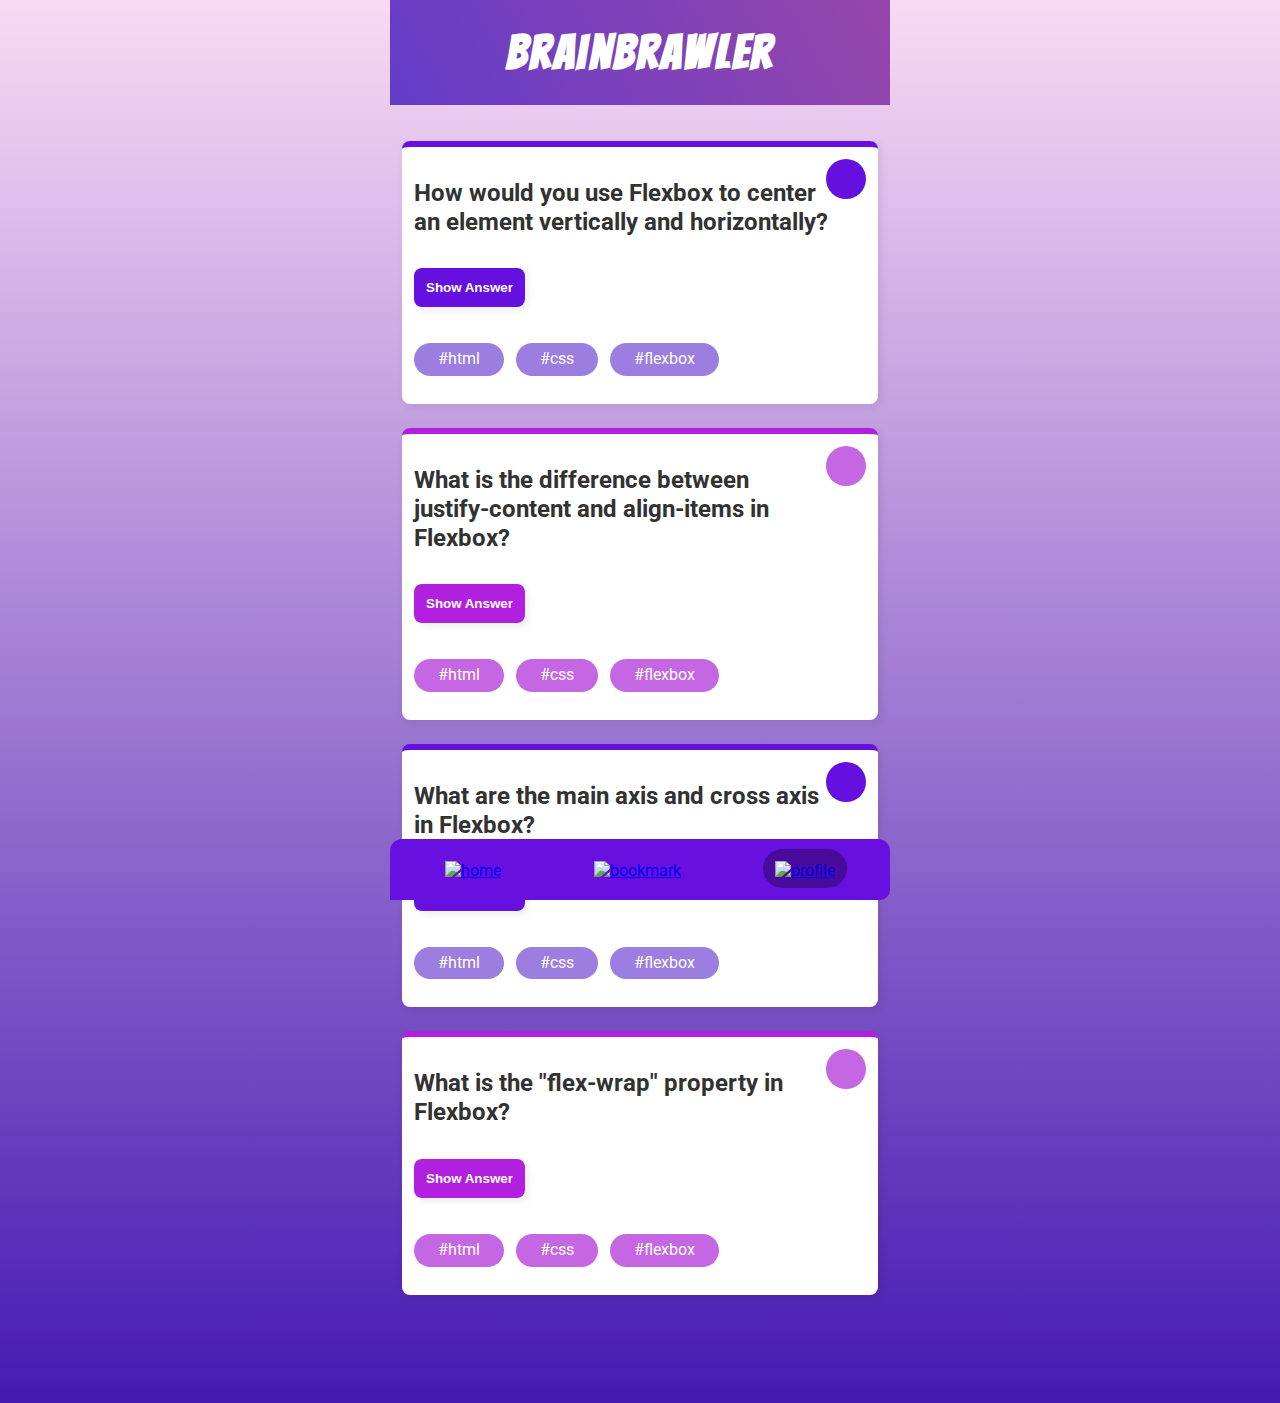
==== bookmarks.html @ 053dce01 "bugfixes" ====
<!DOCTYPE html>
<html lang="en">
  <head>
    <meta charset="UTF-8" />
    <meta http-equiv="X-UA-Compatible" content="IE=edge" />
    <meta name="viewport" content="width=device-width, initial-scale=1.0" />
    <title>Document</title>

    <link rel="stylesheet" href="/css/styles.css" />
    <link rel="preconnect" href="https://fonts.googleapis.com" />
    <link rel="preconnect" href="https://fonts.gstatic.com" crossorigin />
    <link
      href="https://fonts.googleapis.com/css2?family=Bangers&family=Roboto:ital,wght@0,100;0,300;0,400;0,500;0,700;0,900;1,100;1,300;1,400;1,500;1,700;1,900&display=swap"
      rel="stylesheet"
    />
    <script type="text/javascript" src="/js/script.js" defer></script>
  </head>

  <body>
    <header>
      <h1>BrainBrawler</h1>
    </header>
    <nav>
      <ul>
        <li id="home" class="">
          <a href="/index.html">
            <img src="media/icon_home_new_square.svg" title="home" />
          </a>
        </li>
        <li id="bookmarks" class="">
          <a href="/bookmarks.html">
            <img src="media/icon_bookmark_new_square.svg" title="bookmark" />
          </a>
        </li>
        <li id="profile" class="selected">
          <a href="/profile.html">
            <img src="media/icon_profile_new_square.svg" title="profile" />
          </a>
        </li>
      </ul>
    </nav>
    <main>
      <section>
        <article class="card bookmarked">
          <h2>
            How would you use Flexbox to center an element vertically and
            horizontally?
          </h2>
          <button class="button">Show Answer</button>
          <p class="answer show">
            You can use the flexbox attributes <code>display: flex;</code> ,
            <code>justify-content: center;</code> and
            <code>align-items: center;</code>
          </p>
          <ul class="tags">
            <li>#html</li>
            <li>#css</li>
            <li>#flexbox</li>
          </ul>
        </article>

        <article class="card bookmarked">
          <h2>
            What is the difference between justify-content and align-items in
            Flexbox?
          </h2>
          <button class="button">Show Answer</button>
          <p class="answer">
            <code>justify-content</code> is used to horizontally align elements
            within the container, while <code>align-items</code> is used to
            vertically align elements within the container.
          </p>
          <ul class="tags">
            <li>#html</li>
            <li>#css</li>
            <li>#flexbox</li>
          </ul>
        </article>

        <article class="card bookmarked">
          <h2>What are the main axis and cross axis in Flexbox?</h2>
          <button class="button">Show Answer</button>
          <p class="answer">
            The main axis is the axis along which the Flexbox items are laid
            out, and the cross axis is perpendicular to the main axis.
          </p>
          <ul class="tags">
            <li>#html</li>
            <li>#css</li>
            <li>#flexbox</li>
          </ul>
        </article>

        <article class="card bookmarked">
          <h2>What is the "flex-wrap" property in Flexbox?</h2>
          <button class="button">Show Answer</button>
          <p class="answer">
            The <code>"flex-wrap"</code> property specifies whether the Flexbox
            items should wrap or not when there is not enough space on the main
            axis.
          </p>
          <ul class="tags">
            <li>#html</li>
            <li>#css</li>
            <li>#flexbox</li>
          </ul>
        </article>
      </section>
    </main>
    <footer></footer>
  </body>
</html>
---- css/styles.css ----
@import "header.css";
@import "content.css";

:root {
  --color-primary: rgb(102, 16, 224);
  --color-secondary: #9b7ee0;
  --color-tertiary: rgb(178, 32, 223);
  --color-quartary: rgb(197, 103, 226);
  --color-background: rgb(250, 245, 246);
  --color-nav: #6710e0;
  --color-font: rgb(50, 50, 50);
  --color-font-inverse: white;

  --background-gradient-nav: linear-gradient(
    60deg,
    rgb(100, 60, 200),
    rgb(150, 70, 170)
  );
  --background-gradient-body: linear-gradient(
    0deg,
    rgb(70, 25, 177),
    rgb(248, 218, 244)
  );

  --font-copy: "Roboto", sans-serif;
  --font-header: "Bangers", cursive;

  --gap-xxs: 3px;
  --gap-xs: 6px;
  --gap-s: 12px;
  --gap-m: 24px;
  --gap-l: 36px;
  --gap-xl: 48px;
  --gap-xxl: 96px;
}

body {
  background: var(--background-gradient-body);
  background-color: rgb(70, 25, 177);
  background-repeat: no-repeat;
  background-size: stretch;
  color: var(--color-font);
  margin: 0px auto;
  font-family: var(--font-copy);
  max-width: 500px;
}
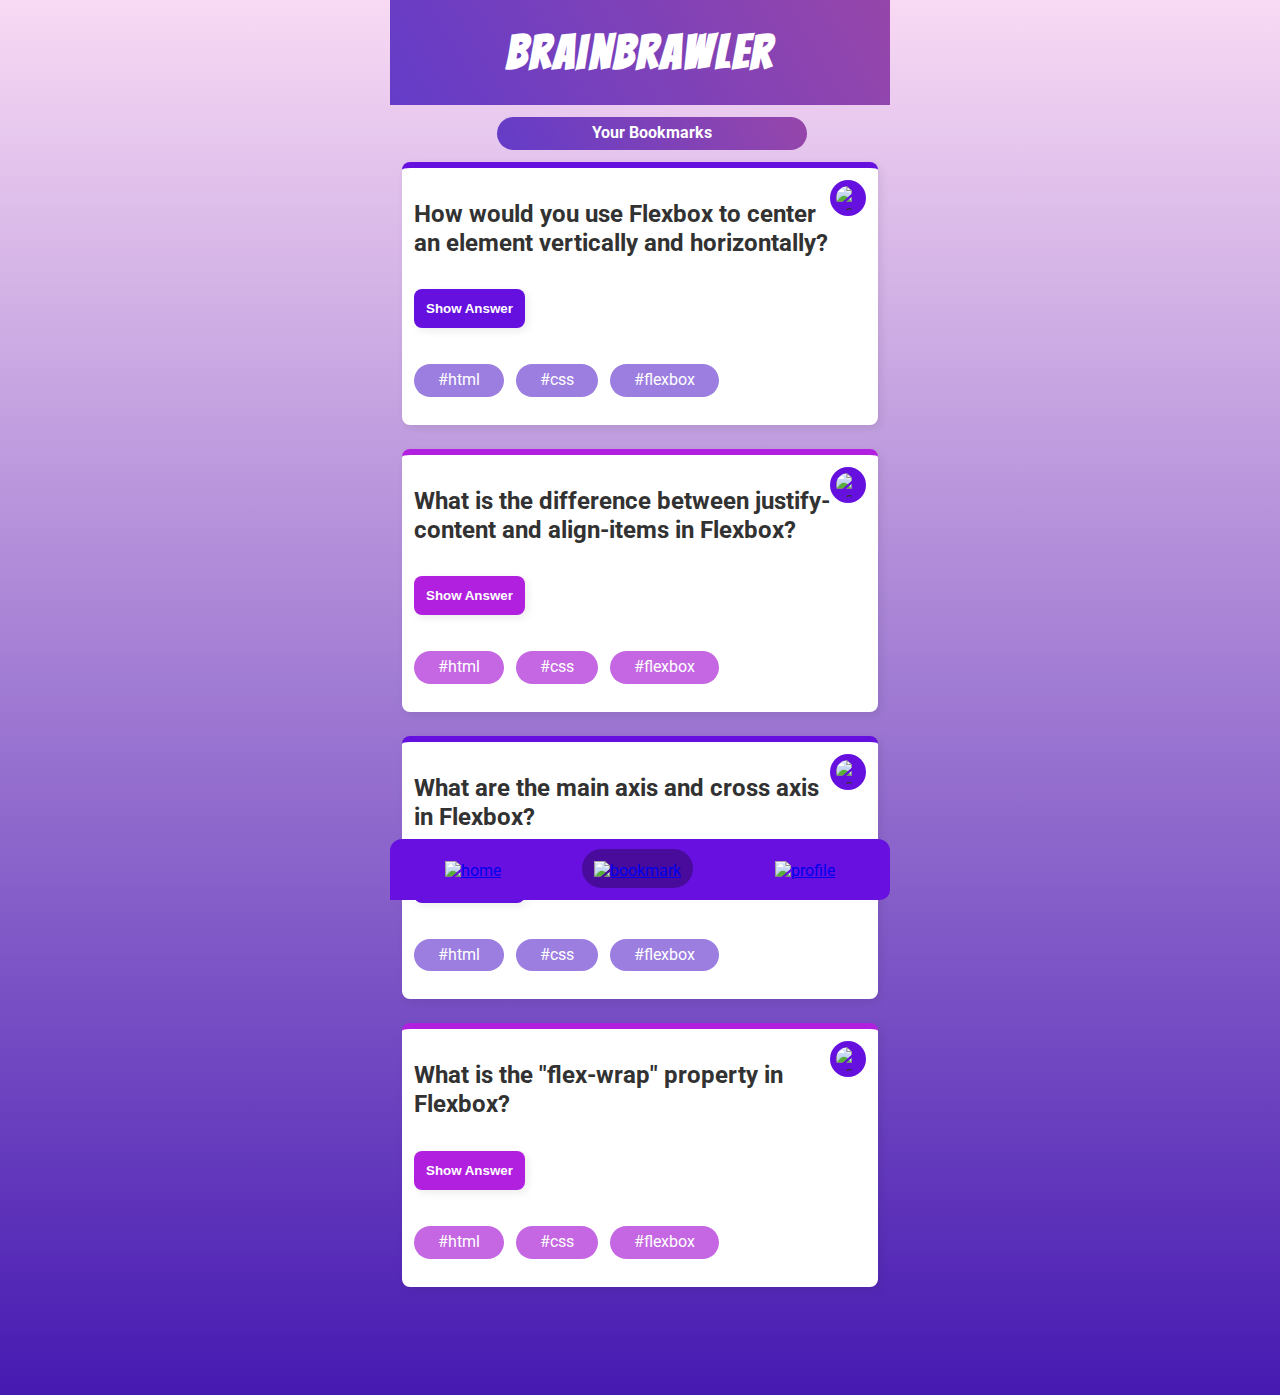
==== commit 7919146d: "usability optimized (hint texts)" ====
--- a/bookmarks.html
+++ b/bookmarks.html
@@ -27,12 +27,12 @@
             <img src="media/icon_home_new_square.svg" title="home" />
           </a>
         </li>
-        <li id="bookmarks" class="">
+        <li id="bookmarks" class="selected">
           <a href="/bookmarks.html">
             <img src="media/icon_bookmark_new_square.svg" title="bookmark" />
           </a>
         </li>
-        <li id="profile" class="selected">
+        <li id="profile" class="">
           <a href="/profile.html">
             <img src="media/icon_profile_new_square.svg" title="profile" />
           </a>
@@ -40,8 +40,16 @@
       </ul>
     </nav>
     <main>
+      <section class="navhelp">
+        <span>Your Bookmarks</span>
+      </section>
       <section>
-        <article class="card bookmarked">
+        <article class="card">
+          <img
+            class="bookmark active"
+            alt="bookmark this question"
+            src="/media/icon_bookmark_new_square.svg"
+          />
           <h2>
             How would you use Flexbox to center an element vertically and
             horizontally?
@@ -59,7 +67,12 @@
           </ul>
         </article>
 
-        <article class="card bookmarked">
+        <article class="card">
+          <img
+            class="bookmark active"
+            alt="bookmark this question"
+            src="/media/icon_bookmark_new_square.svg"
+          />
           <h2>
             What is the difference between justify-content and align-items in
             Flexbox?
@@ -77,7 +90,12 @@
           </ul>
         </article>
 
-        <article class="card bookmarked">
+        <article class="card">
+          <img
+            class="bookmark active"
+            alt="bookmark this question"
+            src="/media/icon_bookmark_new_square.svg"
+          />
           <h2>What are the main axis and cross axis in Flexbox?</h2>
           <button class="button">Show Answer</button>
           <p class="answer">
@@ -91,7 +109,12 @@
           </ul>
         </article>
 
-        <article class="card bookmarked">
+        <article class="card">
+          <img
+            class="bookmark active"
+            alt="bookmark this question"
+            src="/media/icon_bookmark_new_square.svg"
+          />
           <h2>What is the "flex-wrap" property in Flexbox?</h2>
           <button class="button">Show Answer</button>
           <p class="answer">
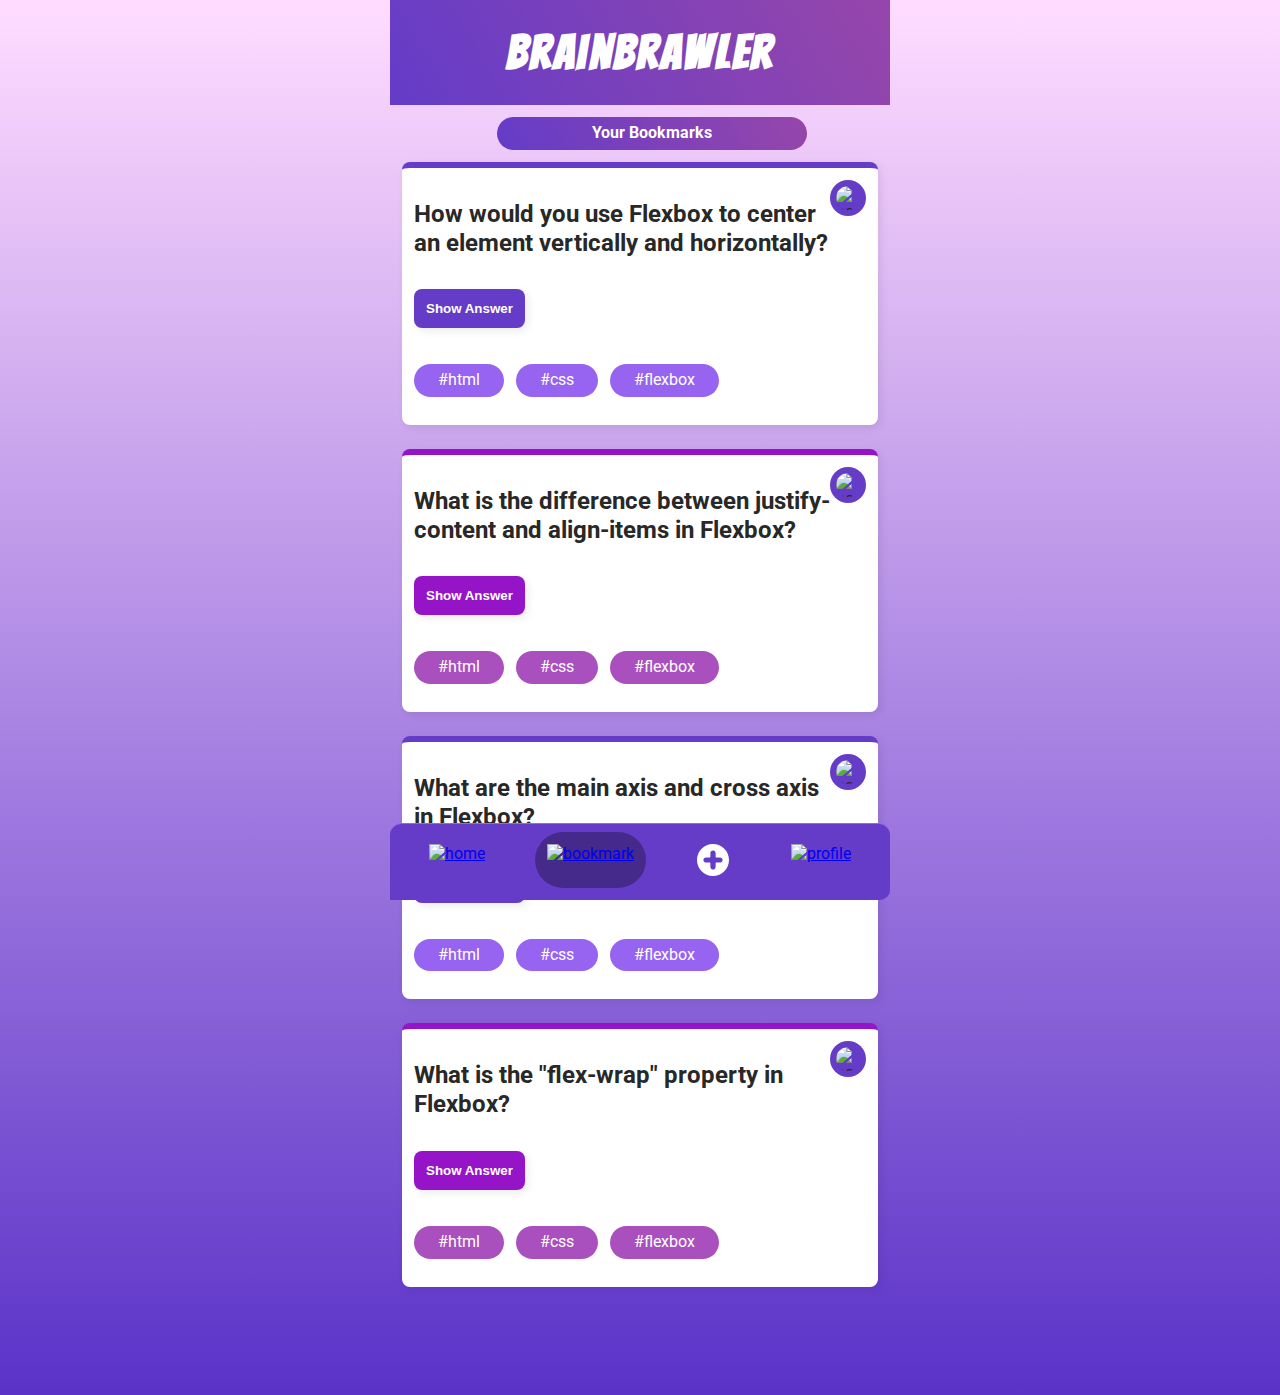
==== commit 229aed5c: "js improved" ====
--- a/bookmarks.html
+++ b/bookmarks.html
@@ -4,7 +4,7 @@
     <meta charset="UTF-8" />
     <meta http-equiv="X-UA-Compatible" content="IE=edge" />
     <meta name="viewport" content="width=device-width, initial-scale=1.0" />
-    <title>Document</title>
+    <title>Your Bookmarks</title>
 
     <link rel="stylesheet" href="/css/styles.css" />
     <link rel="preconnect" href="https://fonts.googleapis.com" />
@@ -13,7 +13,8 @@
       href="https://fonts.googleapis.com/css2?family=Bangers&family=Roboto:ital,wght@0,100;0,300;0,400;0,500;0,700;0,900;1,100;1,300;1,400;1,500;1,700;1,900&display=swap"
       rel="stylesheet"
     />
-    <script type="text/javascript" src="/js/script.js" defer></script>
+    <script type="text/javascript" src="/js/cards.js" defer></script>
+    <script type="text/javascript" src="/js/main.js" defer></script>
   </head>
 
   <body>
@@ -30,6 +31,11 @@
         <li id="bookmarks" class="selected">
           <a href="/bookmarks.html">
             <img src="media/icon_bookmark_new_square.svg" title="bookmark" />
+          </a>
+        </li>
+        <li id="form" class="">
+          <a href="/form.html">
+            <img src="media/icon_form_new_square.svg" title="bookmark" />
           </a>
         </li>
         <li id="profile" class="">
--- a/css/styles.css
+++ b/css/styles.css
@@ -2,14 +2,14 @@
 @import "content.css";
 
 :root {
-  --color-primary: rgb(102, 16, 224);
-  --color-secondary: #9b7ee0;
-  --color-tertiary: rgb(178, 32, 223);
-  --color-quartary: rgb(197, 103, 226);
-  --color-background: rgb(250, 245, 246);
-  --color-nav: #6710e0;
-  --color-font: rgb(50, 50, 50);
-  --color-font-inverse: white;
+  /*light mode*/
+  --color-primary: rgb(100, 60, 200);
+  --color-secondary: rgb(150, 100, 240);
+  --color-tertiary: rgb(150, 20, 200);
+  --color-quartary: rgb(170, 80, 190);
+  --color-nav: var(--color-primary);
+  --color-font: rgb(40, 40, 40);
+  --color-inverse: white;
 
   --background-gradient-nav: linear-gradient(
     60deg,
@@ -18,9 +18,12 @@
   );
   --background-gradient-body: linear-gradient(
     0deg,
-    rgb(70, 25, 177),
-    rgb(248, 218, 244)
+    var(--body-bg),
+    rgb(255, 220, 255)
   );
+  --body-bg: rgb(90, 50, 200);
+
+  /*dark mode is defined in a body-class*/
 
   --font-copy: "Roboto", sans-serif;
   --font-header: "Bangers", cursive;
@@ -36,7 +39,7 @@
 
 body {
   background: var(--background-gradient-body);
-  background-color: rgb(70, 25, 177);
+  background-color: var(--body-bg);
   background-repeat: no-repeat;
   background-size: stretch;
   color: var(--color-font);
@@ -44,3 +47,21 @@
   font-family: var(--font-copy);
   max-width: 500px;
 }
+
+body.darkmode {
+  --color-primary: rgb(180, 100, 220);
+  --color-secondary: rgb(120, 50, 140);
+  --color-tertiary: rgb(100, 70, 240);
+  --color-quartary: rgb(80, 55, 190);
+  --color-nav: var(--color-quartary);
+  --color-font: rgb(240, 240, 240);
+  --color-inverse: rgb(40, 40, 40);
+
+  --background-gradient-nav: rgb(180, 100, 220);
+  --background-gradient-body: linear-gradient(
+    0deg,
+    var(--body-bg),
+    rgb(100, 0, 100)
+  );
+  --body-bg: rgb(40, 40, 100);
+}
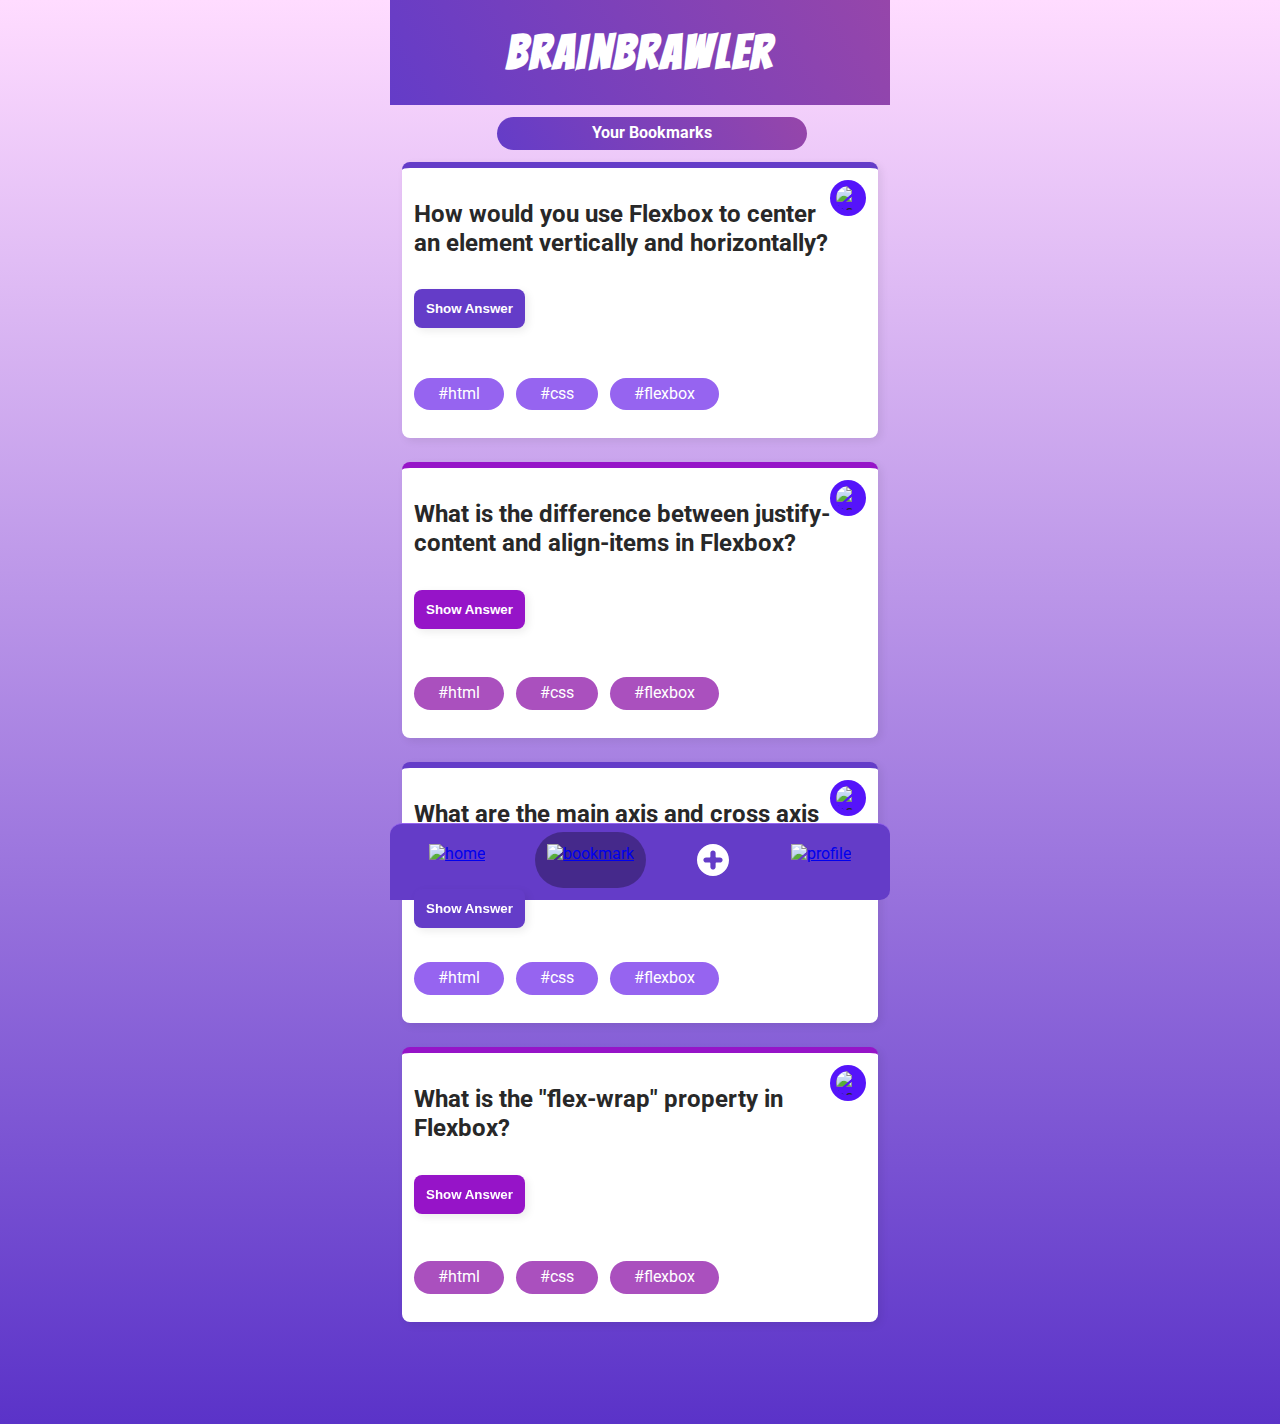
==== commit 737e2e85: "all links repaired" ====
--- a/bookmarks.html
+++ b/bookmarks.html
@@ -6,15 +6,15 @@
     <meta name="viewport" content="width=device-width, initial-scale=1.0" />
     <title>Your Bookmarks</title>
 
-    <link rel="stylesheet" href="/css/styles.css" />
+    <link rel="stylesheet" href="./css/styles.css" />
     <link rel="preconnect" href="https://fonts.googleapis.com" />
     <link rel="preconnect" href="https://fonts.gstatic.com" crossorigin />
     <link
       href="https://fonts.googleapis.com/css2?family=Bangers&family=Roboto:ital,wght@0,100;0,300;0,400;0,500;0,700;0,900;1,100;1,300;1,400;1,500;1,700;1,900&display=swap"
       rel="stylesheet"
     />
-    <script type="text/javascript" src="/js/cards.js" defer></script>
-    <script type="text/javascript" src="/js/main.js" defer></script>
+    <script type="text/javascript" src="./js/cards.js" defer></script>
+    <script type="text/javascript" src="./js/main.js" defer></script>
   </head>
 
   <body>
@@ -24,23 +24,23 @@
     <nav>
       <ul>
         <li id="home" class="">
-          <a href="/index.html">
-            <img src="media/icon_home_new_square.svg" title="home" />
+          <a href="./index.html">
+            <img src="./media/icon_home_new_square.svg" title="home" />
           </a>
         </li>
         <li id="bookmarks" class="selected">
-          <a href="/bookmarks.html">
-            <img src="media/icon_bookmark_new_square.svg" title="bookmark" />
+          <a href="./bookmarks.html">
+            <img src="./media/icon_bookmark_new_square.svg" title="bookmark" />
           </a>
         </li>
         <li id="form" class="">
-          <a href="/form.html">
-            <img src="media/icon_form_new_square.svg" title="bookmark" />
+          <a href="./form.html">
+            <img src="./media/icon_form_new_square.svg" title="bookmark" />
           </a>
         </li>
         <li id="profile" class="">
-          <a href="/profile.html">
-            <img src="media/icon_profile_new_square.svg" title="profile" />
+          <a href="./profile.html">
+            <img src="./media/icon_profile_new_square.svg" title="profile" />
           </a>
         </li>
       </ul>
@@ -50,11 +50,11 @@
         <span>Your Bookmarks</span>
       </section>
       <section>
-        <article class="card">
+        <article class="card animate">
           <img
             class="bookmark active"
             alt="bookmark this question"
-            src="/media/icon_bookmark_new_square.svg"
+            src="./media/icon_bookmark_new_square.svg"
           />
           <h2>
             How would you use Flexbox to center an element vertically and
@@ -73,11 +73,11 @@
           </ul>
         </article>
 
-        <article class="card">
+        <article class="card animate">
           <img
             class="bookmark active"
             alt="bookmark this question"
-            src="/media/icon_bookmark_new_square.svg"
+            src="./media/icon_bookmark_new_square.svg"
           />
           <h2>
             What is the difference between justify-content and align-items in
@@ -96,11 +96,11 @@
           </ul>
         </article>
 
-        <article class="card">
+        <article class="card animate">
           <img
             class="bookmark active"
             alt="bookmark this question"
-            src="/media/icon_bookmark_new_square.svg"
+            src="./media/icon_bookmark_new_square.svg"
           />
           <h2>What are the main axis and cross axis in Flexbox?</h2>
           <button class="button">Show Answer</button>
@@ -115,11 +115,11 @@
           </ul>
         </article>
 
-        <article class="card">
+        <article class="card animate">
           <img
             class="bookmark active"
             alt="bookmark this question"
-            src="/media/icon_bookmark_new_square.svg"
+            src="./media/icon_bookmark_new_square.svg"
           />
           <h2>What is the "flex-wrap" property in Flexbox?</h2>
           <button class="button">Show Answer</button>
--- a/css/styles.css
+++ b/css/styles.css
@@ -1,5 +1,5 @@
-@import "header.css";
-@import "content.css";
+@import "./header.css";
+@import "./content.css";
 
 :root {
   /*light mode*/
@@ -10,6 +10,7 @@
   --color-nav: var(--color-primary);
   --color-font: rgb(40, 40, 40);
   --color-inverse: white;
+  --color-highlight: rgb(85, 20, 250);
 
   --background-gradient-nav: linear-gradient(
     60deg,
